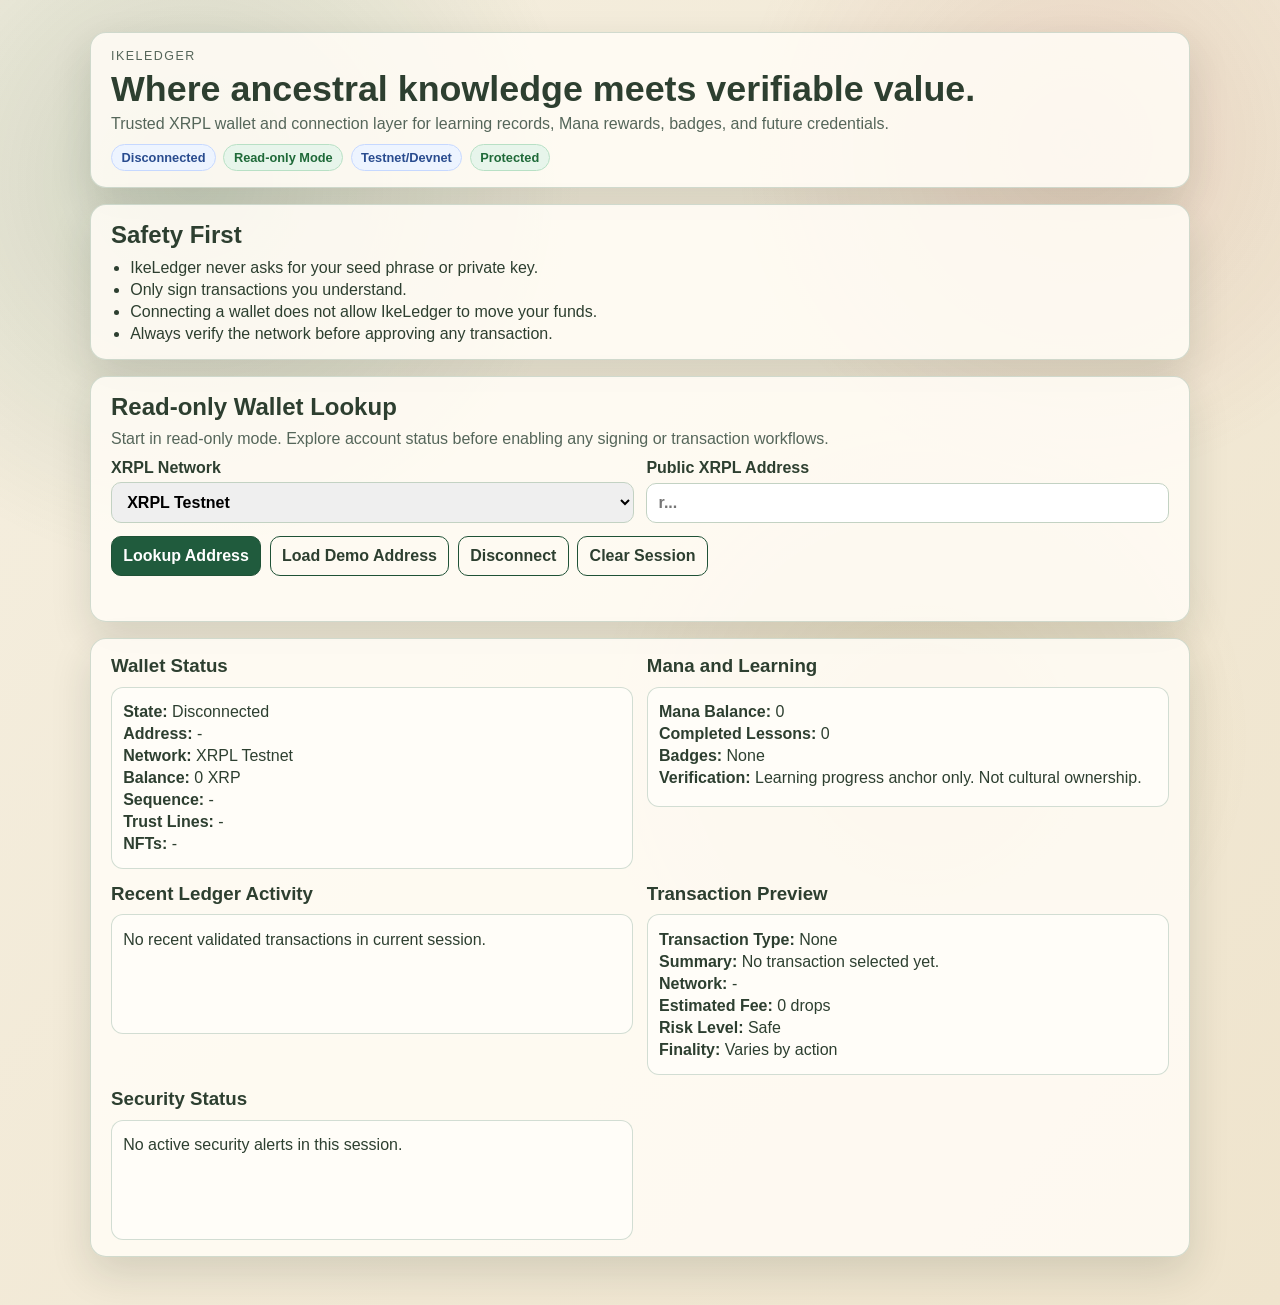
==== ikeledger/index.html @ db82dc3c "building out wallet structure and foundation" ====
<!doctype html>
<html lang="en">
  <head>
    <meta charset="UTF-8" />
    <meta name="viewport" content="width=device-width, initial-scale=1.0" />
    <title>IkeLedger - XRPL Wallet and Connection Layer</title>
    <link rel="stylesheet" href="./css/ikeledger.css" />
  </head>
  <body>
    <div class="bg-gradient" aria-hidden="true"></div>
    <main class="app-shell">
      <header class="hero">
        <p class="eyebrow">IkeLedger</p>
        <h1>Where ancestral knowledge meets verifiable value.</h1>
        <p class="hero-copy">
          Trusted XRPL wallet and connection layer for learning records, Mana rewards,
          badges, and future credentials.
        </p>
        <div id="statusChips" class="chip-row" aria-live="polite"></div>
      </header>

      <section class="panel safety-panel">
        <h2>Safety First</h2>
        <ul id="safetyReminders"></ul>
      </section>

      <section class="panel controls">
        <h2>Read-only Wallet Lookup</h2>
        <p class="muted">
          Start in read-only mode. Explore account status before enabling any signing or
          transaction workflows.
        </p>
        <div class="control-grid">
          <label>
            XRPL Network
            <select id="networkSelect"></select>
          </label>
          <label>
            Public XRPL Address
            <input
              id="addressInput"
              type="text"
              placeholder="r..."
              autocomplete="off"
              spellcheck="false"
              inputmode="text"
            />
          </label>
        </div>
        <p id="mainnetWarning" class="warning hidden" role="alert">
          You are connected to XRPL Mainnet. Real assets may be involved.
        </p>
        <div class="button-row">
          <button id="lookupButton" type="button">Lookup Address</button>
          <button id="demoButton" type="button" class="ghost">Load Demo Address</button>
          <button id="disconnectButton" type="button" class="ghost">Disconnect</button>
          <button id="clearSessionButton" type="button" class="ghost">Clear Session</button>
        </div>
        <p id="feedback" class="feedback" aria-live="polite"></p>
      </section>

      <section class="panel dashboard-grid">
        <article>
          <h3>Wallet Status</h3>
          <div id="walletStatus" class="card"></div>
        </article>
        <article>
          <h3>Mana and Learning</h3>
          <div id="manaStatus" class="card"></div>
        </article>
        <article>
          <h3>Recent Ledger Activity</h3>
          <div id="txHistory" class="card scroll"></div>
        </article>
        <article>
          <h3>Transaction Preview</h3>
          <div id="txPreview" class="card"></div>
        </article>
        <article>
          <h3>Security Status</h3>
          <div id="securityStatus" class="card"></div>
        </article>
      </section>
    </main>

    <script type="module" src="./js/ikeledger-ui.js"></script>
  </body>
</html>
---- ikeledger/css/ikeledger.css ----
:root {
  --bg-0: #f5efe0;
  --bg-1: #efe4cd;
  --ink-0: #1b2a1d;
  --ink-1: #2d3f30;
  --ink-2: #55665a;
  --accent: #205b3d;
  --accent-soft: #d7ebdd;
  --danger: #a33d2d;
  --warn: #9e6f19;
  --safe: #2f7d47;
  --panel: rgba(255, 252, 245, 0.88);
  --border: rgba(32, 91, 61, 0.2);
  --shadow: 0 16px 40px rgba(27, 42, 29, 0.14);
}

* {
  box-sizing: border-box;
}

html,
body {
  margin: 0;
  padding: 0;
}

body {
  min-height: 100vh;
  color: var(--ink-0);
  font-family: "Segoe UI", "Trebuchet MS", sans-serif;
  background: linear-gradient(130deg, var(--bg-0), var(--bg-1));
}

.bg-gradient {
  position: fixed;
  inset: 0;
  z-index: -1;
  background:
    radial-gradient(circle at 15% 20%, rgba(32, 91, 61, 0.18), transparent 30%),
    radial-gradient(circle at 84% 16%, rgba(163, 61, 45, 0.13), transparent 26%),
    radial-gradient(circle at 72% 82%, rgba(158, 111, 25, 0.1), transparent 28%);
}

.app-shell {
  width: min(1100px, 92vw);
  margin: 2rem auto 3rem;
  display: grid;
  gap: 1rem;
}

.hero,
.panel {
  background: var(--panel);
  border: 1px solid var(--border);
  border-radius: 16px;
  box-shadow: var(--shadow);
  padding: 1rem 1.25rem;
}

.hero {
  animation: rise 0.55s ease-out;
}

.eyebrow {
  text-transform: uppercase;
  letter-spacing: 0.12em;
  color: var(--ink-2);
  margin: 0;
  font-size: 0.78rem;
}

h1 {
  margin: 0.35rem 0;
  font-size: clamp(1.4rem, 2.8vw, 2.25rem);
  color: var(--ink-1);
}

h2,
h3 {
  margin: 0 0 0.6rem;
  color: var(--ink-1);
}

.hero-copy,
.muted {
  margin: 0.3rem 0 0.7rem;
  color: var(--ink-2);
}

.chip-row {
  display: flex;
  flex-wrap: wrap;
  gap: 0.45rem;
}

.chip {
  padding: 0.3rem 0.6rem;
  border-radius: 999px;
  border: 1px solid transparent;
  font-size: 0.8rem;
  font-weight: 600;
}

.chip-safe {
  background: #e7f5eb;
  border-color: #b8e0c5;
  color: #1f6a39;
}

.chip-low {
  background: #edf4ff;
  border-color: #c6d8ff;
  color: #294c8f;
}

.chip-medium {
  background: #fff6e7;
  border-color: #eed29a;
  color: #7d5b08;
}

.chip-high,
.chip-blocked {
  background: #ffe9e5;
  border-color: #f0b7ab;
  color: #922d1f;
}

.safety-panel ul {
  margin: 0;
  padding-left: 1.2rem;
  color: var(--ink-1);
  display: grid;
  gap: 0.25rem;
}

.control-grid {
  display: grid;
  grid-template-columns: repeat(2, minmax(220px, 1fr));
  gap: 0.8rem;
}

label {
  display: grid;
  gap: 0.3rem;
  font-weight: 600;
  color: var(--ink-1);
}

input,
select,
button {
  border-radius: 10px;
  border: 1px solid #c3d2c3;
  padding: 0.62rem 0.7rem;
  font: inherit;
}

input:focus,
select:focus,
button:focus {
  outline: 2px solid #9fc4aa;
  outline-offset: 1px;
}

.button-row {
  display: flex;
  flex-wrap: wrap;
  gap: 0.55rem;
  margin-top: 0.8rem;
}

button {
  cursor: pointer;
  background: var(--accent);
  color: #fff;
  border: 1px solid #1f5136;
  font-weight: 600;
}

button:hover {
  filter: brightness(1.05);
}

button.ghost {
  background: transparent;
  color: var(--ink-1);
}

.warning {
  margin: 0.6rem 0 0;
  color: #8f2c20;
  font-weight: 600;
}

.warning.hidden {
  display: none;
}

.feedback {
  min-height: 1.3rem;
  margin: 0.55rem 0 0;
  color: var(--ink-2);
}

.dashboard-grid {
  display: grid;
  grid-template-columns: repeat(2, minmax(260px, 1fr));
  gap: 0.85rem;
}

.card {
  border: 1px solid var(--border);
  border-radius: 12px;
  padding: 0.7rem;
  background: #fffdf8;
  min-height: 120px;
  color: var(--ink-1);
}

.card.scroll {
  max-height: 220px;
  overflow: auto;
}

.card p,
.card ul {
  margin: 0.25rem 0;
}

.tx-item {
  border-bottom: 1px solid #e5ecd9;
  padding: 0.45rem 0;
}

.tx-item:last-child {
  border-bottom: 0;
}

@keyframes rise {
  from {
    transform: translateY(12px);
    opacity: 0;
  }

  to {
    transform: translateY(0);
    opacity: 1;
  }
}

@media (max-width: 860px) {
  .control-grid,
  .dashboard-grid {
    grid-template-columns: 1fr;
  }
}
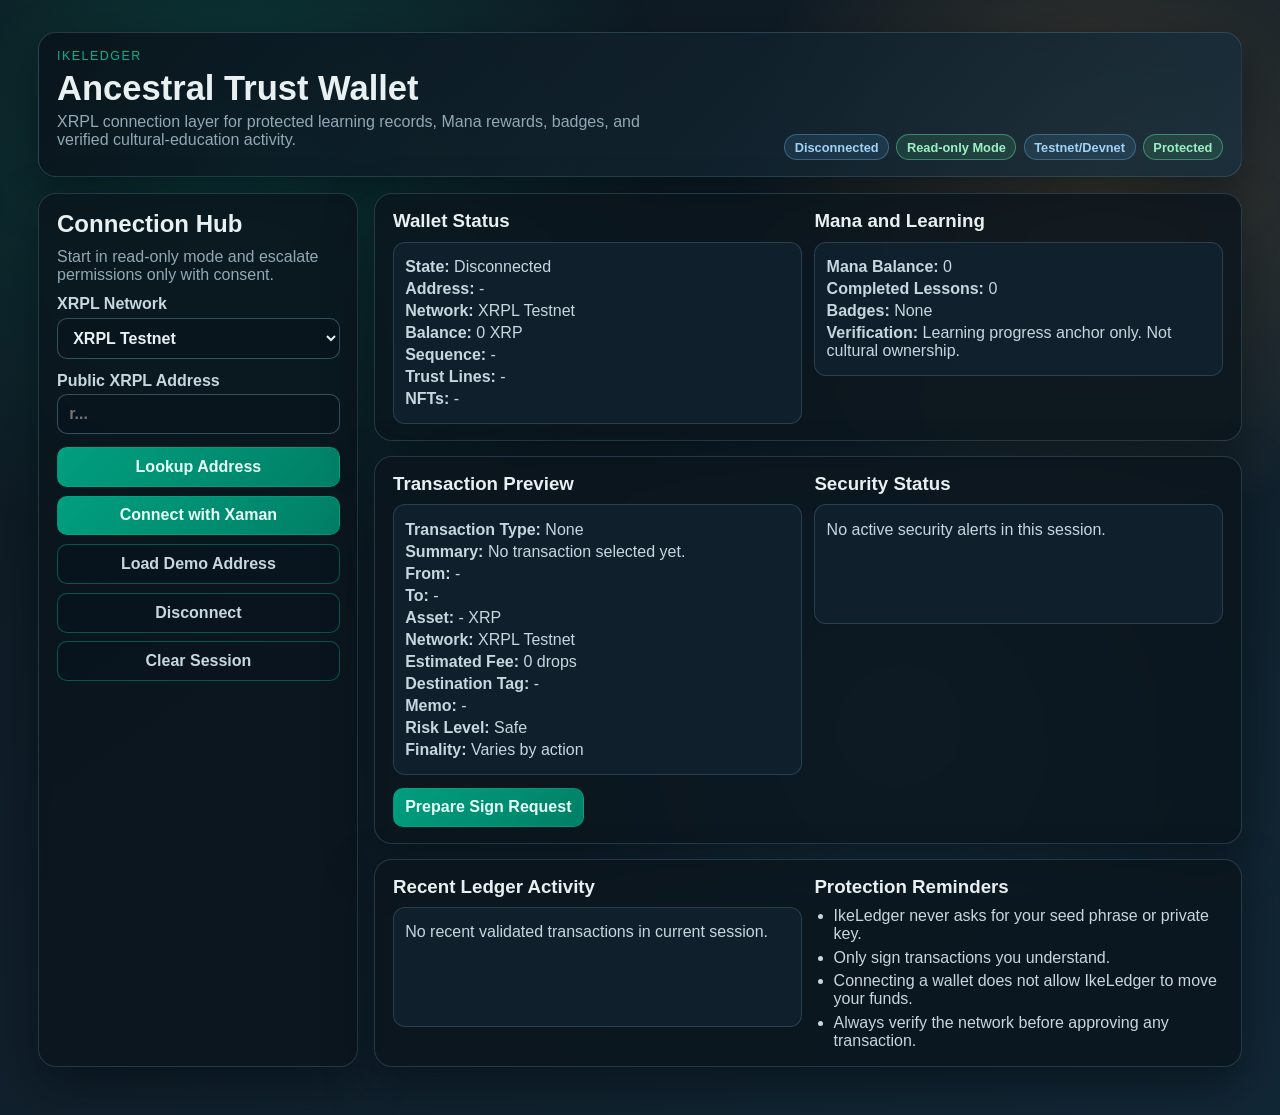
==== commit c3aae3d3: "working on implementing check lists, migration sets, anti-abuse guardrails" ====
--- a/ikeledger/index.html
+++ b/ikeledger/index.html
@@ -9,79 +9,109 @@
   <body>
     <div class="bg-gradient" aria-hidden="true"></div>
     <main class="app-shell">
-      <header class="hero">
-        <p class="eyebrow">IkeLedger</p>
-        <h1>Where ancestral knowledge meets verifiable value.</h1>
-        <p class="hero-copy">
-          Trusted XRPL wallet and connection layer for learning records, Mana rewards,
-          badges, and future credentials.
-        </p>
-        <div id="statusChips" class="chip-row" aria-live="polite"></div>
+      <header class="app-top">
+        <section class="brand-wrap">
+          <p class="eyebrow">IkeLedger</p>
+          <h1>Ancestral Trust Wallet</h1>
+          <p class="hero-copy">
+            XRPL connection layer for protected learning records, Mana rewards, badges,
+            and verified cultural-education activity.
+          </p>
+        </section>
+        <section class="top-chip-wrap">
+          <div id="statusChips" class="chip-row" aria-live="polite"></div>
+        </section>
       </header>
 
-      <section class="panel safety-panel">
-        <h2>Safety First</h2>
-        <ul id="safetyReminders"></ul>
-      </section>
+      <section class="wallet-layout">
+        <aside class="panel wallet-rail">
+          <h2>Connection Hub</h2>
+          <p class="muted">Start in read-only mode and escalate permissions only with consent.</p>
+          <div class="control-grid">
+            <label>
+              XRPL Network
+              <select id="networkSelect"></select>
+            </label>
+            <label>
+              Public XRPL Address
+              <input
+                id="addressInput"
+                type="text"
+                placeholder="r..."
+                autocomplete="off"
+                spellcheck="false"
+                inputmode="text"
+              />
+            </label>
+          </div>
+          <p id="mainnetWarning" class="warning hidden" role="alert">
+            You are connected to XRPL Mainnet. Real assets may be involved.
+          </p>
+          <div class="button-column">
+            <button id="lookupButton" type="button">Lookup Address</button>
+            <button id="connectXamanButton" type="button">Connect with Xaman</button>
+            <button id="demoButton" type="button" class="ghost">Load Demo Address</button>
+            <button id="disconnectButton" type="button" class="ghost">Disconnect</button>
+            <button id="clearSessionButton" type="button" class="ghost">Clear Session</button>
+          </div>
+          <p id="xamanStatus" class="feedback" aria-live="polite"></p>
+          <p id="feedback" class="feedback" aria-live="polite"></p>
+        </aside>
 
-      <section class="panel controls">
-        <h2>Read-only Wallet Lookup</h2>
-        <p class="muted">
-          Start in read-only mode. Explore account status before enabling any signing or
-          transaction workflows.
-        </p>
-        <div class="control-grid">
-          <label>
-            XRPL Network
-            <select id="networkSelect"></select>
-          </label>
-          <label>
-            Public XRPL Address
-            <input
-              id="addressInput"
-              type="text"
-              placeholder="r..."
-              autocomplete="off"
-              spellcheck="false"
-              inputmode="text"
-            />
-          </label>
-        </div>
-        <p id="mainnetWarning" class="warning hidden" role="alert">
-          You are connected to XRPL Mainnet. Real assets may be involved.
-        </p>
-        <div class="button-row">
-          <button id="lookupButton" type="button">Lookup Address</button>
-          <button id="demoButton" type="button" class="ghost">Load Demo Address</button>
-          <button id="disconnectButton" type="button" class="ghost">Disconnect</button>
-          <button id="clearSessionButton" type="button" class="ghost">Clear Session</button>
-        </div>
-        <p id="feedback" class="feedback" aria-live="polite"></p>
-      </section>
+        <section class="wallet-main">
+          <section class="panel quick-cards">
+            <article>
+              <h3>Wallet Status</h3>
+              <div id="walletStatus" class="card"></div>
+            </article>
+            <article>
+              <h3>Mana and Learning</h3>
+              <div id="manaStatus" class="card"></div>
+            </article>
+          </section>
 
-      <section class="panel dashboard-grid">
-        <article>
-          <h3>Wallet Status</h3>
-          <div id="walletStatus" class="card"></div>
-        </article>
-        <article>
-          <h3>Mana and Learning</h3>
-          <div id="manaStatus" class="card"></div>
-        </article>
-        <article>
-          <h3>Recent Ledger Activity</h3>
-          <div id="txHistory" class="card scroll"></div>
-        </article>
-        <article>
-          <h3>Transaction Preview</h3>
-          <div id="txPreview" class="card"></div>
-        </article>
-        <article>
-          <h3>Security Status</h3>
-          <div id="securityStatus" class="card"></div>
-        </article>
+          <section class="panel action-panel">
+            <article>
+              <h3>Transaction Preview</h3>
+              <div id="txPreview" class="card"></div>
+              <div class="button-row">
+                <button id="openSignGateButton" type="button">Prepare Sign Request</button>
+              </div>
+            </article>
+            <article>
+              <h3>Security Status</h3>
+              <div id="securityStatus" class="card"></div>
+            </article>
+          </section>
+
+          <section class="panel activity-panel">
+            <article>
+              <h3>Recent Ledger Activity</h3>
+              <div id="txHistory" class="card scroll"></div>
+            </article>
+            <article class="safety-panel">
+              <h3>Protection Reminders</h3>
+              <ul id="safetyReminders"></ul>
+            </article>
+          </section>
+        </section>
       </section>
     </main>
+
+    <div id="signGateModal" class="modal hidden" role="dialog" aria-modal="true" aria-labelledby="signGateTitle">
+      <div class="modal-card">
+        <h2 id="signGateTitle">Transaction Consent Preview</h2>
+        <div id="signGateContent" class="modal-content"></div>
+        <label class="confirm-row">
+          <input id="signConfirmCheckbox" type="checkbox" />
+          I understand this action may be final once validated on XRPL.
+        </label>
+        <div class="button-row">
+          <button id="confirmSignButton" type="button" disabled>Confirm and Continue</button>
+          <button id="cancelSignButton" type="button" class="ghost">Cancel</button>
+        </div>
+      </div>
+    </div>
 
     <script type="module" src="./js/ikeledger-ui.js"></script>
   </body>
--- a/ikeledger/css/ikeledger.css
+++ b/ikeledger/css/ikeledger.css
@@ -1,17 +1,19 @@
 :root {
-  --bg-0: #f5efe0;
-  --bg-1: #efe4cd;
-  --ink-0: #1b2a1d;
-  --ink-1: #2d3f30;
-  --ink-2: #55665a;
-  --accent: #205b3d;
-  --accent-soft: #d7ebdd;
-  --danger: #a33d2d;
-  --warn: #9e6f19;
-  --safe: #2f7d47;
-  --panel: rgba(255, 252, 245, 0.88);
-  --border: rgba(32, 91, 61, 0.2);
-  --shadow: 0 16px 40px rgba(27, 42, 29, 0.14);
+  --bg-deep: #0e171f;
+  --bg-mid: #122736;
+  --bg-soft: #1f3a4b;
+  --ink-0: #e9f0f2;
+  --ink-1: #c7d7df;
+  --ink-2: #91a9b5;
+  --accent: #00b38f;
+  --accent-2: #f2a84c;
+  --danger: #f36a5a;
+  --warn: #ffc36b;
+  --safe: #59d28f;
+  --panel: rgba(10, 20, 28, 0.8);
+  --card: rgba(17, 35, 48, 0.85);
+  --border: rgba(88, 125, 143, 0.35);
+  --shadow: 0 18px 45px rgba(2, 9, 14, 0.5);
 }
 
 * {
@@ -28,7 +30,7 @@
   min-height: 100vh;
   color: var(--ink-0);
   font-family: "Segoe UI", "Trebuchet MS", sans-serif;
-  background: linear-gradient(130deg, var(--bg-0), var(--bg-1));
+  background: linear-gradient(145deg, var(--bg-deep), var(--bg-mid));
 }
 
 .bg-gradient {
@@ -36,49 +38,63 @@
   inset: 0;
   z-index: -1;
   background:
-    radial-gradient(circle at 15% 20%, rgba(32, 91, 61, 0.18), transparent 30%),
-    radial-gradient(circle at 84% 16%, rgba(163, 61, 45, 0.13), transparent 26%),
-    radial-gradient(circle at 72% 82%, rgba(158, 111, 25, 0.1), transparent 28%);
+    radial-gradient(circle at 18% 16%, rgba(0, 179, 143, 0.22), transparent 34%),
+    radial-gradient(circle at 86% 20%, rgba(242, 168, 76, 0.2), transparent 28%),
+    radial-gradient(circle at 70% 80%, rgba(98, 173, 220, 0.12), transparent 32%);
 }
 
 .app-shell {
-  width: min(1100px, 92vw);
+  width: min(1260px, 94vw);
   margin: 2rem auto 3rem;
   display: grid;
   gap: 1rem;
 }
 
-.hero,
 .panel {
   background: var(--panel);
   border: 1px solid var(--border);
-  border-radius: 16px;
+  border-radius: 18px;
   box-shadow: var(--shadow);
-  padding: 1rem 1.25rem;
-}
-
-.hero {
+  padding: 1rem 1.1rem;
+  backdrop-filter: blur(6px);
+}
+
+.app-top {
+  display: grid;
+  grid-template-columns: 1.2fr 1fr;
+  gap: 1rem;
+  align-items: end;
+  background: linear-gradient(135deg, rgba(9, 18, 26, 0.88), rgba(24, 48, 63, 0.78));
+  border: 1px solid var(--border);
+  border-radius: 18px;
+  padding: 1rem 1.1rem;
+  box-shadow: var(--shadow);
   animation: rise 0.55s ease-out;
+}
+
+.top-chip-wrap {
+  display: flex;
+  justify-content: flex-end;
 }
 
 .eyebrow {
   text-transform: uppercase;
   letter-spacing: 0.12em;
-  color: var(--ink-2);
+  color: var(--accent);
   margin: 0;
   font-size: 0.78rem;
 }
 
 h1 {
   margin: 0.35rem 0;
-  font-size: clamp(1.4rem, 2.8vw, 2.25rem);
-  color: var(--ink-1);
+  font-size: clamp(1.4rem, 2.7vw, 2.3rem);
+  color: var(--ink-0);
 }
 
 h2,
 h3 {
   margin: 0 0 0.6rem;
-  color: var(--ink-1);
+  color: var(--ink-0);
 }
 
 .hero-copy,
@@ -87,10 +103,30 @@
   color: var(--ink-2);
 }
 
+.wallet-layout {
+  display: grid;
+  grid-template-columns: minmax(260px, 320px) 1fr;
+  gap: 1rem;
+}
+
+.wallet-main {
+  display: grid;
+  gap: 0.9rem;
+}
+
+.quick-cards,
+.action-panel,
+.activity-panel {
+  display: grid;
+  grid-template-columns: repeat(2, minmax(220px, 1fr));
+  gap: 0.8rem;
+}
+
 .chip-row {
   display: flex;
   flex-wrap: wrap;
   gap: 0.45rem;
+  justify-content: flex-end;
 }
 
 .chip {
@@ -102,41 +138,41 @@
 }
 
 .chip-safe {
-  background: #e7f5eb;
-  border-color: #b8e0c5;
-  color: #1f6a39;
+  background: rgba(89, 210, 143, 0.14);
+  border-color: rgba(89, 210, 143, 0.5);
+  color: #9ef0c3;
 }
 
 .chip-low {
-  background: #edf4ff;
-  border-color: #c6d8ff;
-  color: #294c8f;
+  background: rgba(88, 164, 219, 0.14);
+  border-color: rgba(88, 164, 219, 0.44);
+  color: #9fd3f8;
 }
 
 .chip-medium {
-  background: #fff6e7;
-  border-color: #eed29a;
-  color: #7d5b08;
+  background: rgba(255, 195, 107, 0.14);
+  border-color: rgba(255, 195, 107, 0.45);
+  color: #ffd9a1;
 }
 
 .chip-high,
 .chip-blocked {
-  background: #ffe9e5;
-  border-color: #f0b7ab;
-  color: #922d1f;
+  background: rgba(243, 106, 90, 0.14);
+  border-color: rgba(243, 106, 90, 0.5);
+  color: #ffb8ae;
 }
 
 .safety-panel ul {
-  margin: 0;
+  margin: 0.3rem 0 0;
   padding-left: 1.2rem;
   color: var(--ink-1);
   display: grid;
-  gap: 0.25rem;
+  gap: 0.35rem;
 }
 
 .control-grid {
   display: grid;
-  grid-template-columns: repeat(2, minmax(220px, 1fr));
+  grid-template-columns: 1fr;
   gap: 0.8rem;
 }
 
@@ -151,15 +187,17 @@
 select,
 button {
   border-radius: 10px;
-  border: 1px solid #c3d2c3;
+  border: 1px solid rgba(92, 129, 146, 0.55);
   padding: 0.62rem 0.7rem;
   font: inherit;
+  background: rgba(9, 20, 30, 0.75);
+  color: var(--ink-0);
 }
 
 input:focus,
 select:focus,
 button:focus {
-  outline: 2px solid #9fc4aa;
+  outline: 2px solid rgba(0, 179, 143, 0.55);
   outline-offset: 1px;
 }
 
@@ -170,26 +208,32 @@
   margin-top: 0.8rem;
 }
 
+.button-column {
+  display: grid;
+  gap: 0.55rem;
+  margin-top: 0.8rem;
+}
+
 button {
   cursor: pointer;
-  background: var(--accent);
-  color: #fff;
-  border: 1px solid #1f5136;
+  background: linear-gradient(135deg, #009f7f, #007f66);
+  color: #e8fff8;
+  border: 1px solid rgba(0, 179, 143, 0.42);
   font-weight: 600;
 }
 
 button:hover {
-  filter: brightness(1.05);
+  filter: brightness(1.08);
 }
 
 button.ghost {
-  background: transparent;
+  background: rgba(9, 20, 30, 0.4);
   color: var(--ink-1);
 }
 
 .warning {
   margin: 0.6rem 0 0;
-  color: #8f2c20;
+  color: #ffb5aa;
   font-weight: 600;
 }
 
@@ -200,26 +244,20 @@
 .feedback {
   min-height: 1.3rem;
   margin: 0.55rem 0 0;
-  color: var(--ink-2);
-}
-
-.dashboard-grid {
-  display: grid;
-  grid-template-columns: repeat(2, minmax(260px, 1fr));
-  gap: 0.85rem;
+  color: var(--ink-1);
 }
 
 .card {
   border: 1px solid var(--border);
   border-radius: 12px;
   padding: 0.7rem;
-  background: #fffdf8;
+  background: var(--card);
   min-height: 120px;
   color: var(--ink-1);
 }
 
 .card.scroll {
-  max-height: 220px;
+  max-height: 260px;
   overflow: auto;
 }
 
@@ -229,12 +267,60 @@
 }
 
 .tx-item {
-  border-bottom: 1px solid #e5ecd9;
+  border-bottom: 1px solid rgba(110, 149, 166, 0.3);
   padding: 0.45rem 0;
 }
 
 .tx-item:last-child {
   border-bottom: 0;
+}
+
+.modal {
+  position: fixed;
+  inset: 0;
+  background: rgba(4, 8, 12, 0.7);
+  display: flex;
+  align-items: center;
+  justify-content: center;
+  padding: 1rem;
+}
+
+.modal.hidden {
+  display: none;
+}
+
+.modal-card {
+  width: min(560px, 96vw);
+  background: rgba(12, 25, 35, 0.96);
+  border: 1px solid var(--border);
+  border-radius: 16px;
+  padding: 1rem;
+  box-shadow: var(--shadow);
+}
+
+.modal-content {
+  border: 1px solid var(--border);
+  border-radius: 12px;
+  padding: 0.8rem;
+  background: rgba(17, 35, 48, 0.88);
+  color: var(--ink-1);
+}
+
+.confirm-row {
+  margin-top: 0.75rem;
+  display: flex;
+  align-items: center;
+  gap: 0.55rem;
+  color: var(--ink-1);
+}
+
+.confirm-row input {
+  width: 1rem;
+  height: 1rem;
+}
+
+.wallet-rail .feedback {
+  margin-top: 0.35rem;
 }
 
 @keyframes rise {
@@ -250,8 +336,17 @@
 }
 
 @media (max-width: 860px) {
-  .control-grid,
-  .dashboard-grid {
+  .app-top,
+  .wallet-layout,
+  .quick-cards,
+  .action-panel,
+  .activity-panel,
+  .chip-row {
     grid-template-columns: 1fr;
+    justify-content: flex-start;
   }
-}
+
+  .top-chip-wrap {
+    justify-content: flex-start;
+  }
+}
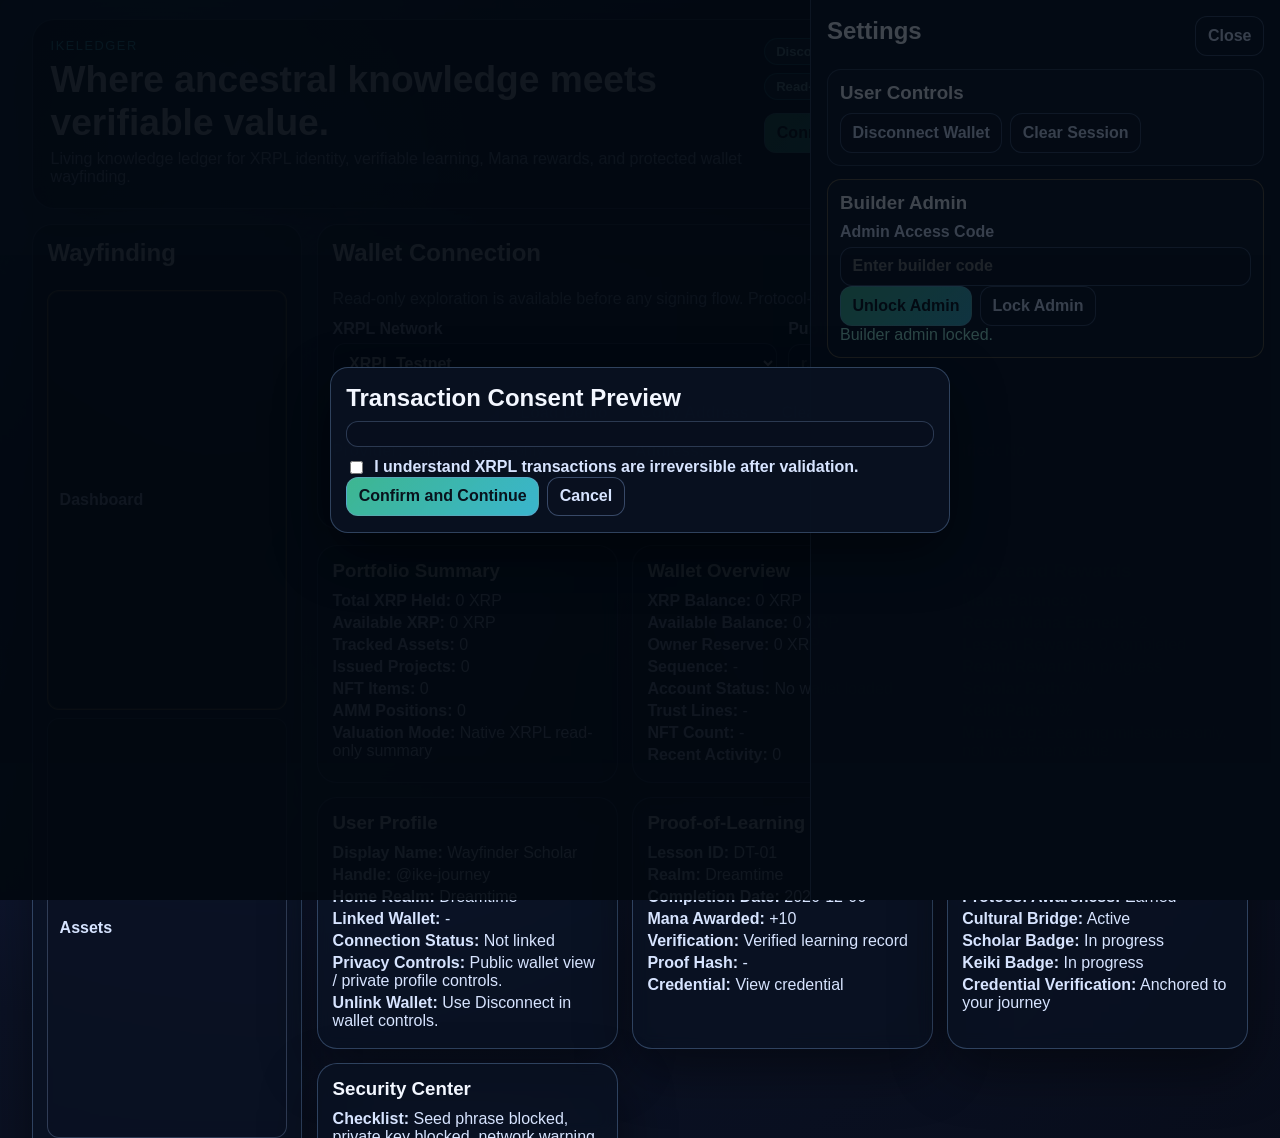
==== commit 77707524: "making some big changes" ====
--- a/ikeledger/index.html
+++ b/ikeledger/index.html
@@ -2,117 +2,10 @@
 <html lang="en">
   <head>
     <meta charset="UTF-8" />
-    <meta name="viewport" content="width=device-width, initial-scale=1.0" />
-    <title>IkeLedger - XRPL Wallet and Connection Layer</title>
-    <link rel="stylesheet" href="./css/ikeledger.css" />
+    <meta http-equiv="refresh" content="0; url=../index.html" />
+    <title>IkeLedger</title>
   </head>
   <body>
-    <div class="bg-gradient" aria-hidden="true"></div>
-    <main class="app-shell">
-      <header class="app-top">
-        <section class="brand-wrap">
-          <p class="eyebrow">IkeLedger</p>
-          <h1>Ancestral Trust Wallet</h1>
-          <p class="hero-copy">
-            XRPL connection layer for protected learning records, Mana rewards, badges,
-            and verified cultural-education activity.
-          </p>
-        </section>
-        <section class="top-chip-wrap">
-          <div id="statusChips" class="chip-row" aria-live="polite"></div>
-        </section>
-      </header>
-
-      <section class="wallet-layout">
-        <aside class="panel wallet-rail">
-          <h2>Connection Hub</h2>
-          <p class="muted">Start in read-only mode and escalate permissions only with consent.</p>
-          <div class="control-grid">
-            <label>
-              XRPL Network
-              <select id="networkSelect"></select>
-            </label>
-            <label>
-              Public XRPL Address
-              <input
-                id="addressInput"
-                type="text"
-                placeholder="r..."
-                autocomplete="off"
-                spellcheck="false"
-                inputmode="text"
-              />
-            </label>
-          </div>
-          <p id="mainnetWarning" class="warning hidden" role="alert">
-            You are connected to XRPL Mainnet. Real assets may be involved.
-          </p>
-          <div class="button-column">
-            <button id="lookupButton" type="button">Lookup Address</button>
-            <button id="connectXamanButton" type="button">Connect with Xaman</button>
-            <button id="demoButton" type="button" class="ghost">Load Demo Address</button>
-            <button id="disconnectButton" type="button" class="ghost">Disconnect</button>
-            <button id="clearSessionButton" type="button" class="ghost">Clear Session</button>
-          </div>
-          <p id="xamanStatus" class="feedback" aria-live="polite"></p>
-          <p id="feedback" class="feedback" aria-live="polite"></p>
-        </aside>
-
-        <section class="wallet-main">
-          <section class="panel quick-cards">
-            <article>
-              <h3>Wallet Status</h3>
-              <div id="walletStatus" class="card"></div>
-            </article>
-            <article>
-              <h3>Mana and Learning</h3>
-              <div id="manaStatus" class="card"></div>
-            </article>
-          </section>
-
-          <section class="panel action-panel">
-            <article>
-              <h3>Transaction Preview</h3>
-              <div id="txPreview" class="card"></div>
-              <div class="button-row">
-                <button id="openSignGateButton" type="button">Prepare Sign Request</button>
-              </div>
-            </article>
-            <article>
-              <h3>Security Status</h3>
-              <div id="securityStatus" class="card"></div>
-            </article>
-          </section>
-
-          <section class="panel activity-panel">
-            <article>
-              <h3>Recent Ledger Activity</h3>
-              <div id="txHistory" class="card scroll"></div>
-            </article>
-            <article class="safety-panel">
-              <h3>Protection Reminders</h3>
-              <ul id="safetyReminders"></ul>
-            </article>
-          </section>
-        </section>
-      </section>
-    </main>
-
-    <div id="signGateModal" class="modal hidden" role="dialog" aria-modal="true" aria-labelledby="signGateTitle">
-      <div class="modal-card">
-        <h2 id="signGateTitle">Transaction Consent Preview</h2>
-        <div id="signGateContent" class="modal-content"></div>
-        <label class="confirm-row">
-          <input id="signConfirmCheckbox" type="checkbox" />
-          I understand this action may be final once validated on XRPL.
-        </label>
-        <div class="button-row">
-          <button id="confirmSignButton" type="button" disabled>Confirm and Continue</button>
-          <button id="cancelSignButton" type="button" class="ghost">Cancel</button>
-        </div>
-      </div>
-    </div>
-
-    <script type="module" src="./js/ikeledger-ui.js"></script>
+    <p>Use the root index: <a href="../index.html">../index.html</a></p>
   </body>
 </html>
